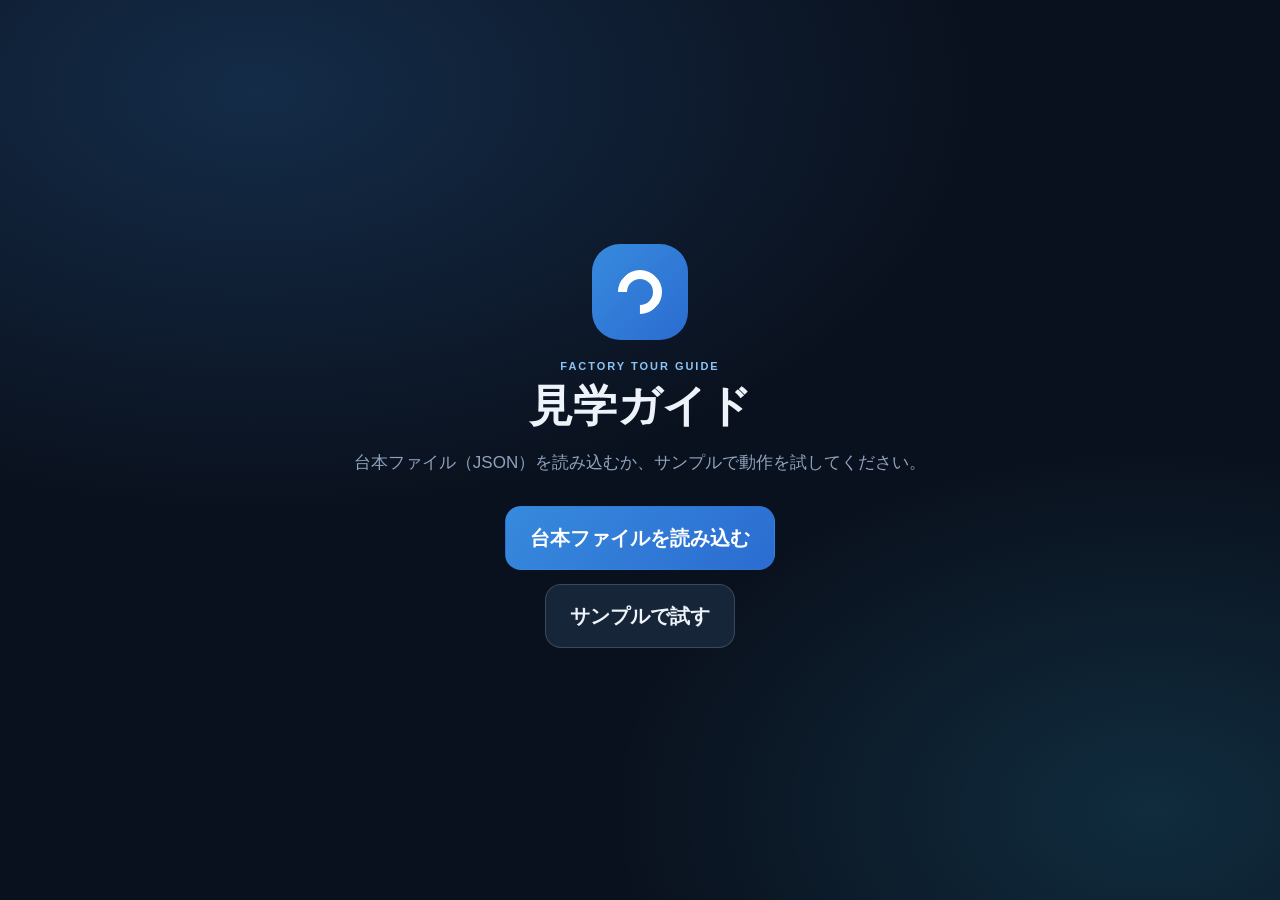
==== index.html @ dd2a6308 "Add files via upload" ====
<!doctype html>
<html lang="ja">
<head>
<meta charset="utf-8">
<meta name="viewport" content="width=device-width, initial-scale=1, viewport-fit=cover, user-scalable=no">
<meta name="robots" content="noindex, nofollow">
<meta name="apple-mobile-web-app-capable" content="yes">
<meta name="mobile-web-app-capable" content="yes">
<meta name="apple-mobile-web-app-status-bar-style" content="black-translucent">
<meta name="apple-mobile-web-app-title" content="見学ガイド">
<meta name="theme-color" content="#0a111e">
<link rel="manifest" href="manifest.webmanifest">
<link rel="apple-touch-icon" href="icons/apple-touch-icon.png">
<link rel="stylesheet" href="style.css">
<title>見学ガイド</title>
</head>
<body data-phase="prep">
<div id="app" class="hidden">
  <header class="topbar">
    <div class="brand">
      <span class="brand-mark" aria-hidden="true"></span>
      <div>
        <span class="phase-badge">見学中</span>
        <h1 id="tourTitle">見学ガイド</h1>
      </div>
    </div>
    <div class="chips">
      <span class="chip" id="chipGps"><span class="dot"></span><span id="gpsText">位置情報 停止中</span></span>
      <span class="chip" id="chipProgress">0 / 0</span>
      <span class="chip chip-edit hidden" id="chipEdit">編集モード</span>
      <span class="chip chip-warn hidden" id="chipDirty">未書き出しの変更あり</span>
    </div>
    <div class="actions">
      <button class="btn hidden" id="btnRoute" type="button"></button>
      <button class="btn" id="btnQr" type="button"></button>
      <button class="btn" id="btnLang" type="button">日本語</button>
      <button class="btn" id="btnMenu" type="button"></button>
    </div>
  </header>

  <main class="layout">
    <section class="map-panel" data-view="flow">
      <div class="view-toggle" id="viewToggle" role="group" aria-label="左の表示を切り替え">
        <button type="button" data-view="flow" class="on">フロー</button>
        <button type="button" data-view="map">地図</button>
      </div>
      <div class="flow-view" id="flowView"></div>
      <svg id="map" xmlns="http://www.w3.org/2000/svg" preserveAspectRatio="xMidYMid meet" viewBox="0 0 1000 700">
        <g id="mapBg"></g>
        <g id="mapRoute"></g>
        <g id="mapPos"></g>
        <g id="mapPins"></g>
      </svg>
      <div class="map-note" id="mapNote"></div>
      <div class="pos-readout hidden" id="posReadout">
        <div class="pos-readout-title">現在地</div>
        <div class="pos-readout-val" id="posLatLng"></div>
        <div class="pos-readout-sub" id="posSub"></div>
      </div>
      <div class="map-hint hidden" id="mapHint">
        <span id="mapHintText">地図をタップして位置を指定してください</span>
        <button class="btn small" id="btnCancelPlace" type="button">キャンセル</button>
      </div>
    </section>

    <section class="side-panel">
      <div class="hero" id="hero"></div>
      <div class="list-head">
        <span id="listTitle">近い順</span>
        <div class="list-head-actions">
          <button class="btn small hidden" id="btnAuto" type="button">近くを自動表示に戻す</button>
          <button class="btn small hidden" id="btnAddSpot" type="button">＋ スポット追加</button>
        </div>
      </div>
      <ol class="spot-list" id="spotList"></ol>
    </section>
  </main>
</div>

<!-- 起動画面 -->
<div class="welcome" id="welcome">
  <div class="welcome-inner" id="welcomeEmpty">
    <div class="welcome-mark" aria-hidden="true"></div>
    <div class="brand-sub">FACTORY TOUR GUIDE</div>
    <h2>見学ガイド</h2>
    <p>台本ファイル（JSON）を読み込むか、サンプルで動作を試してください。</p>
    <div class="welcome-actions">
      <button class="btn primary big" id="btnWelcomeImport" type="button">台本ファイルを読み込む</button>
      <button class="btn big" id="btnWelcomeSample" type="button">サンプルで試す</button>
    </div>
  </div>

  <div class="welcome-main hidden" id="welcomeMain">
    <div class="wl-scroll">
      <header class="wl-head">
        <span class="brand-mark" aria-hidden="true"></span>
        <div class="wl-head-text">
          <div class="wl-badges"><span class="phase-badge">準備中</span><span class="chip" id="welcomeText"></span></div>
          <h1 id="welcomeTitle">見学ガイド</h1>
        </div>
        <button class="link-btn" id="btnWelcomeImport2" type="button">台本ファイルを読み込み直す</button>
      </header>

      <section class="wl-section">
        <div class="wl-label">見学コースを選ぶ</div>
        <div class="tile-grid" id="welcomeRouteList"></div>
        <div class="wl-actions">
          <button class="btn" type="button" id="btnWelcomeCustom">＋ 自分で選ぶ（順番も自由）</button>
          <button class="btn" type="button" id="btnWelcomeReorder">このコースの順番を変える</button>
        </div>
      </section>

      <section class="wl-section">
        <div class="wl-label">回る順番</div>
        <ol class="welcome-order" id="welcomeOrder"></ol>
      </section>

      <p class="welcome-foot">開始すると位置情報と音声を使います。画面は自動で消灯しません（対応端末のみ）。</p>
    </div>

    <div class="wl-bar">
      <div class="wl-bar-in">
        <div class="wl-bar-info">
          <div class="wl-bar-sub">選択中のコース</div>
          <div class="wl-bar-name" id="wName"></div>
          <div class="wl-bar-meta" id="wMeta"></div>
        </div>
        <button class="start-btn" id="btnStart" type="button"></button>
      </div>
    </div>
  </div>
</div>

<!-- 説明中のステージ -->
<div class="stage hidden" id="stage">
  <div class="stage-bg" id="stageBg"></div>
  <div class="stage-inner">
    <div class="stage-head">
      <div class="stage-no" id="stageNo">1</div>
      <div>
        <div class="stage-sub" id="stageSub">NOW EXPLAINING</div>
        <h2 class="stage-title" id="stageTitle"></h2>
      </div>
    </div>
    <div class="stage-body" id="stageBody"></div>
    <div class="stage-progress"><div class="stage-progress-bar" id="stageBar"></div></div>
    <div class="stage-controls" id="stageControls">
      <button class="btn big" id="btnPrev" type="button"></button>
      <button class="btn primary big wide" id="btnPause" type="button"></button>
      <button class="btn big" id="btnNext" type="button"></button>
      <button class="btn big" id="btnStop" type="button"></button>
    </div>
    <div class="stage-controls hidden" id="stageDone">
      <button class="btn big" id="btnReplay" type="button">もう一度</button>
      <button class="btn primary big wide" id="btnDoneClose" type="button">閉じる</button>
    </div>
  </div>
</div>

<!-- メニュー -->
<dialog id="dlgMenu">
  <form method="dialog" class="dlg">
    <div class="dlg-head"><h3>メニュー</h3><button class="btn small" value="close">閉じる</button></div>
    <div class="dlg-section">
      <h4>台本ファイル</h4>
      <div class="row-btns">
        <button class="btn" type="button" id="btnImport">読み込む</button>
        <button class="btn" type="button" id="btnExport">書き出す</button>
        <button class="btn" type="button" id="btnLoadSample">サンプルを読み込む</button>
      </div>
    </div>
    <div class="dlg-section">
      <h4>編集</h4>
      <div class="row-btns">
        <button class="btn" type="button" id="btnEditToggle">編集モードにする</button>
        <button class="btn" type="button" id="btnRouteEdit">コース編集（回るスポットと順番）</button>
        <button class="btn" type="button" id="btnTourSettings">ツアー設定（タイトル・構内図・PIN）</button>
      </div>
    </div>
    <div class="dlg-section">
      <h4>読み上げ</h4>
      <label class="field">話す速さ <span id="rateLabel">1.0</span>
        <input type="range" id="inpRate" min="0.6" max="1.4" step="0.05" value="1">
      </label>
      <label class="field">日本語の声
        <select id="selVoiceJa"></select>
      </label>
      <label class="field">英語の声
        <select id="selVoiceEn"></select>
      </label>
      <button class="btn small" type="button" id="btnVoiceTest">試しに話す</button>
    </div>
    <div class="dlg-section">
      <h4>位置情報</h4>
      <label class="field">この精度より悪いときは距離順にしない
        <select id="selAcc">
          <option value="20">±20 m</option>
          <option value="30">±30 m</option>
          <option value="50">±50 m</option>
          <option value="80">±80 m</option>
          <option value="150">±150 m</option>
        </select>
      </label>
    </div>
    <div class="dlg-section">
      <h4>その他</h4>
      <div class="row-btns">
        <button class="btn" type="button" id="btnResetVisited">見学済みをリセット</button>
      </div>
      <p class="muted small">QR読み取り: jsQR 1.4.0（Apache License 2.0）を同梱しています。</p>
    </div>
  </form>
</dialog>

<!-- スポット編集 -->
<dialog id="dlgSpot">
  <form class="dlg" id="formSpot">
    <div class="dlg-head"><h3 id="spotDlgTitle">スポット編集</h3><button class="btn small" type="button" id="btnSpotCancel">キャンセル</button></div>
    <div class="grid2">
      <label class="field">番号（コース未設定のときの順番）<input type="number" id="fNo" min="1" step="1" required></label>
      <label class="field">ID（QRコードの中身に使います）<input type="text" id="fId" readonly></label>
    </div>
    <label class="field">名前<input type="text" id="fName" required></label>
    <label class="field">説明文（日本語）<textarea id="fText" rows="6"></textarea></label>
    <label class="field">名前（英語・任意）<input type="text" id="fNameEn"></label>
    <label class="field">説明文（英語・任意）<textarea id="fTextEn" rows="4"></textarea></label>
    <div class="dlg-section">
      <h4>位置</h4>
      <div class="grid2">
        <label class="field">緯度<input type="text" id="fLat" inputmode="decimal"></label>
        <label class="field">経度<input type="text" id="fLng" inputmode="decimal"></label>
      </div>
      <div class="row-btns">
        <button class="btn" type="button" id="btnCapture">現在地で登録（10秒平均）</button>
        <button class="btn" type="button" id="btnPlaceOnMap">地図上で位置を指定</button>
      </div>
      <p class="muted small" id="captureStatus"></p>
      <p class="muted small" id="fXY"></p>
    </div>
    <div class="dlg-section">
      <h4>写真（任意・説明中の背景に表示）</h4>
      <div class="photo-row">
        <div class="photo-preview" id="photoPreview"></div>
        <div class="row-btns">
          <button class="btn" type="button" id="btnPhoto">写真を選ぶ</button>
          <button class="btn" type="button" id="btnPhotoClear">写真を外す</button>
        </div>
      </div>
    </div>
    <p class="muted small" id="qrHint"></p>
    <div class="dlg-foot">
      <button class="btn danger" type="button" id="btnSpotDelete">削除</button>
      <button class="btn" type="button" id="btnSpotPreview">試しに読む</button>
      <button class="btn primary" type="submit">保存</button>
    </div>
  </form>
</dialog>

<!-- コースの切り替え -->
<dialog id="dlgRoutePick">
  <div class="dlg">
    <div class="dlg-head"><h3>見学コースを選ぶ</h3><button class="btn small" type="button" id="btnRoutePickClose">閉じる</button></div>
    <div class="route-pick-list" id="routePickList"></div>
    <button class="route-opt route-opt-new" type="button" id="btnCustomOpen"><span class="route-opt-name">＋ 自分で選ぶ</span><span class="route-opt-count">スポットと順番を1つずつ決める</span></button>
    <label class="check"><input type="checkbox" id="chkResetVisited" checked> 切り替えるとき、見学済みの記録をリセットする</label>
  </div>
</dialog>

<!-- 自分で選ぶ -->
<dialog id="dlgCustom">
  <div class="dlg">
    <div class="dlg-head"><h3>自分で選ぶ</h3><button class="btn small" type="button" id="btnCustomClose">閉じる</button></div>
    <p class="muted small">回りたいスポットを、回る順にタップしてください。もう一度タップすると外れます。選んだスポットは上に集まり、「↑」「↓」で順番を入れ替えられます。</p>
    <div class="row-btns">
      <button class="btn small" type="button" id="btnCustomFromCur">いまのコースから始める</button>
      <button class="btn small" type="button" id="btnCustomClear">すべて外す</button>
    </div>
    <ul class="route-list" id="customList"></ul>
    <p class="error small" id="customError"></p>
    <div class="dlg-foot">
      <span class="muted small cust-count" id="customCount"></span>
      <button class="btn" type="button" id="btnCustomSave">コースとして保存</button>
      <button class="btn primary" type="button" id="btnCustomStart">この順にする</button>
    </div>
  </div>
</dialog>

<!-- コース編集 -->
<dialog id="dlgRouteEdit">
  <div class="dlg">
    <div class="dlg-head"><h3>コース編集</h3><button class="btn small" type="button" id="btnRouteEditClose">閉じる</button></div>
    <p class="muted small" id="routeEmpty">コースはまだありません。「新しいコース」を押すと、いまの全スポットをコピーしたコースができます。コースを作ると、画面右上にコース切り替えが出ます。</p>
    <div class="row-btns">
      <button class="btn" type="button" id="btnRouteNew">＋ 新しいコース（いまのコースをコピー）</button>
      <button class="btn danger" type="button" id="btnRouteDel">このコースを削除</button>
    </div>
    <div id="routeBody" class="hidden">
      <label class="field">コース名<input type="text" id="rName"></label>
      <div class="dlg-section">
        <h4>このコースで回るスポット（上から順）</h4>
        <ol class="route-list" id="routeIn"></ol>
      </div>
      <div class="dlg-section">
        <h4>このコースに入っていないスポット</h4>
        <ul class="route-list" id="routeOut"></ul>
      </div>
      <p class="muted small">コースの内容は、いまのiPadに保存されます。他のiPadへ渡すときは「書き出す」を使ってください。</p>
    </div>
  </div>
</dialog>

<!-- ツアー設定 -->
<dialog id="dlgTour">
  <form class="dlg" id="formTour">
    <div class="dlg-head"><h3>ツアー設定</h3><button class="btn small" type="button" id="btnTourCancel">キャンセル</button></div>
    <label class="field">ツアー名<input type="text" id="tTitle" required></label>
    <div class="dlg-section">
      <h4>構内図</h4>
      <p class="muted small">構内図の画像を背景にします。スポットを3か所以上「緯度経度」と「地図上の位置」の両方で登録すると、現在地が地図に表示されます。</p>
      <div class="row-btns">
        <button class="btn" type="button" id="btnMapPick">画像を選ぶ</button>
        <button class="btn" type="button" id="btnMapClear">構内図を外す</button>
      </div>
      <p class="muted small" id="mapStatus"></p>
    </div>
    <div class="dlg-section">
      <h4>編集用PIN</h4>
      <label class="field">新しいPIN（変更しない場合は空欄）<input type="password" id="tPin" inputmode="numeric" autocomplete="new-password"></label>
    </div>
    <div class="dlg-foot">
      <button class="btn primary" type="submit">保存</button>
    </div>
  </form>
</dialog>

<!-- 書き出し -->
<dialog id="dlgExport">
  <form class="dlg" id="formExport">
    <div class="dlg-head"><h3>台本を書き出す</h3><button class="btn small" type="button" id="btnExportCancel">閉じる</button></div>
    <p class="muted">パスフレーズを入れると暗号化したファイルになります。読み込むときに同じパスフレーズが必要です。</p>
    <label class="field">パスフレーズ（任意）<input type="password" id="ePass" autocomplete="new-password"></label>
    <label class="field">パスフレーズ（確認）<input type="password" id="ePass2" autocomplete="new-password"></label>
    <div class="dlg-foot">
      <button class="btn primary" type="submit" id="btnExportMake">ファイルを作成</button>
    </div>
    <div class="export-ready hidden" id="exportReady">
      <p id="exportInfo"></p>
      <div class="row-btns">
        <button class="btn primary" type="button" id="btnShare">共有・ファイルに保存</button>
        <a class="btn" id="lnkDownload" download="tour.json">ダウンロード</a>
      </div>
    </div>
  </form>
</dialog>

<!-- 入力（パスフレーズ・PIN） -->
<dialog id="dlgPrompt">
  <form class="dlg narrow" id="formPrompt">
    <div class="dlg-head"><h3 id="promptTitle">入力</h3></div>
    <p class="muted" id="promptText"></p>
    <label class="field"><input type="password" id="promptInput" autocomplete="off"></label>
    <p class="error small" id="promptError"></p>
    <div class="dlg-foot">
      <button class="btn" type="button" id="btnPromptCancel">キャンセル</button>
      <button class="btn primary" type="submit">OK</button>
    </div>
  </form>
</dialog>

<!-- QR読み取り -->
<dialog id="dlgQr">
  <div class="dlg">
    <div class="dlg-head"><h3>QRコードを読み取る</h3><button class="btn small" type="button" id="btnQrClose">閉じる</button></div>
    <div class="qr-view">
      <video id="qrVideo" playsinline muted></video>
      <div class="qr-frame" aria-hidden="true"></div>
    </div>
    <p class="muted" id="qrStatus">カメラを起動しています…</p>
  </div>
</dialog>

<input type="file" id="fileImport" hidden>
<input type="file" id="fileMap" accept="image/*" hidden>
<input type="file" id="filePhoto" accept="image/*" hidden>
<div class="toast" id="toast" role="status" aria-live="polite"></div>

<script src="vendor/jsQR.js"></script>
<script src="app.js"></script>
</body>
</html>
---- style.css ----
:root {
  --bg: #0a111e;
  --panel: #111c2e;
  --panel2: #172539;
  --panel3: #1e2f48;
  --line: rgba(255, 255, 255, 0.09);
  --line2: rgba(255, 255, 255, 0.16);
  --text: #eef3fa;
  --muted: #8fa3bf;
  --accent: #ff7a1a;
  --accent-rgb: 255, 122, 26;
  --accent2: #ffb347;
  --hot: #ff4d4d;
  --cyan: #33d1ff;
  --ok: #3ddc97;
  --warn: #ffc53d;
  --danger: #ff5d5d;
  --radius: 14px;
  --font: -apple-system, BlinkMacSystemFont, "Hiragino Sans", "Hiragino Kaku Gothic ProN", "Noto Sans JP", "Segoe UI", sans-serif;
}

body[data-phase="prep"] { --accent: #378add; --accent2: #8cc4f5; --hot: #2b6cd1; --accent-rgb: 55, 138, 221; }
* { box-sizing: border-box; -webkit-tap-highlight-color: transparent; }
html, body { margin: 0; height: 100%; background: var(--bg); color: var(--text); font-family: var(--font); }
body { overflow: hidden; -webkit-user-select: none; user-select: none; -webkit-text-size-adjust: 100%; }
input, textarea, select { -webkit-user-select: text; user-select: text; }
.hidden { display: none !important; }
.muted { color: var(--muted); }
.small { font-size: 13px; }
.error { color: var(--danger); min-height: 1em; }
h1, h2, h3, h4 { margin: 0; font-weight: 700; }

/* ---------- ボタン ---------- */
.btn {
  appearance: none; border: 1px solid var(--line2); background: var(--panel2); color: var(--text);
  font: inherit; font-size: 16px; font-weight: 600; padding: 10px 16px; border-radius: 12px; min-height: 44px;
  display: inline-flex; align-items: center; justify-content: center; gap: 8px; cursor: pointer; text-decoration: none;
  transition: transform 0.08s ease, background 0.15s ease;
}
.btn:active { transform: scale(0.97); }
.btn svg { width: 20px; height: 20px; flex: none; }
.btn.small { font-size: 14px; min-height: 36px; padding: 6px 12px; border-radius: 10px; }
.btn.big { font-size: 20px; min-height: 64px; padding: 12px 24px; border-radius: 16px; }
.btn.big svg { width: 26px; height: 26px; }
.btn.huge { font-size: 28px; min-height: 96px; padding: 16px 56px; border-radius: 24px; }
.btn.wide { min-width: 220px; }
.btn.primary { background: linear-gradient(135deg, var(--accent), var(--hot)); border-color: transparent; color: #fff; }
.btn.danger { background: transparent; border-color: rgba(255, 93, 93, 0.5); color: var(--danger); }

/* ---------- 全体レイアウト ---------- */
#app { display: grid; grid-template-rows: auto 1fr; height: 100vh; height: 100dvh; padding: env(safe-area-inset-top) env(safe-area-inset-right) env(safe-area-inset-bottom) env(safe-area-inset-left); }
.topbar { display: flex; align-items: center; gap: 16px; padding: 12px 20px; border-bottom: 1px solid var(--line); }
.brand { display: flex; align-items: center; gap: 12px; min-width: 0; flex: 1 1 auto; }
.brand-mark { width: 40px; height: 40px; border-radius: 12px; background: linear-gradient(135deg, var(--accent), var(--hot)); position: relative; flex: none; }
.brand-mark::after { content: ""; position: absolute; inset: 11px; border-radius: 50%; border: 4px solid #fff; border-bottom-color: transparent; transform: rotate(45deg); }
.brand-sub { font-size: 11px; letter-spacing: 0.18em; color: var(--accent2); font-weight: 700; }
.brand .phase-badge { padding: 2px 12px; font-size: 11px; margin-bottom: 2px; }
.brand h1 { font-size: 22px; white-space: nowrap; overflow: hidden; text-overflow: ellipsis; }
.chips { display: flex; gap: 8px; flex-wrap: wrap; justify-content: flex-end; }
.chip { display: inline-flex; align-items: center; gap: 6px; font-size: 13px; font-weight: 600; padding: 6px 12px; border-radius: 999px; background: var(--panel2); border: 1px solid var(--line); white-space: nowrap; }
.chip .dot { width: 8px; height: 8px; border-radius: 50%; background: var(--muted); }
.chip.gps-good .dot { background: var(--ok); box-shadow: 0 0 0 4px rgba(61, 220, 151, 0.2); }
.chip.gps-poor .dot { background: var(--warn); }
.chip.gps-error .dot { background: var(--danger); }
.chip-edit { background: rgba(51, 209, 255, 0.15); border-color: rgba(51, 209, 255, 0.5); color: var(--cyan); }
.chip-warn { background: rgba(255, 197, 61, 0.14); border-color: rgba(255, 197, 61, 0.5); color: var(--warn); }
.actions { display: flex; gap: 8px; flex: none; }

.layout { display: grid; grid-template-columns: minmax(0, 1.55fr) minmax(340px, 1fr); gap: 16px; padding: 16px 20px 20px; min-height: 0; }
.map-panel { position: relative; background: var(--panel); border: 1px solid var(--line); border-radius: 22px; overflow: hidden; min-height: 0; }
#map { width: 100%; height: 100%; display: block; touch-action: manipulation; }
.map-note { position: absolute; left: 14px; bottom: 12px; font-size: 13px; color: var(--muted); background: rgba(10, 17, 30, 0.75); padding: 6px 10px; border-radius: 10px; pointer-events: none; }
.map-note:empty { display: none; }
.pos-readout { position: absolute; right: 14px; bottom: 12px; background: rgba(10, 17, 30, 0.82); border: 1px solid var(--line2); border-radius: 12px; padding: 8px 12px; text-align: right; pointer-events: none; }
.pos-readout-title { font-size: 11px; letter-spacing: 0.12em; color: var(--cyan); font-weight: 700; }
.pos-readout-val { font-size: 16px; font-weight: 700; font-variant-numeric: tabular-nums; }
.pos-readout-sub { font-size: 12px; color: var(--muted); }
.pos-readout.poor .pos-readout-sub { color: var(--warn); }
.map-hint { position: absolute; left: 50%; top: 14px; transform: translateX(-50%); display: flex; gap: 12px; align-items: center; background: var(--cyan); color: #04202b; font-weight: 700; padding: 8px 10px 8px 16px; border-radius: 14px; }
.map-hint .btn { background: #04202b; color: #fff; border: none; }
.map-panel.placing #map { cursor: crosshair; }

.side-panel { display: flex; flex-direction: column; gap: 14px; min-height: 0; }

/* ---------- 地図上の要素 ---------- */
.pin { cursor: pointer; }
.pin .pin-body { fill: #2a3d5c; stroke: #fff; }
.pin text { fill: #fff; font-weight: 800; text-anchor: middle; dominant-baseline: central; font-family: var(--font); pointer-events: none; }
.pin.visited .pin-body { fill: #1f6b52; }
.pin.hero .pin-body { fill: var(--accent); }
.pin .pulse { fill: none; stroke: var(--accent); opacity: 0; }
.pin.hero .pulse { animation: pulse 1.8s ease-out infinite; transform-box: fill-box; transform-origin: center; }
.pin-label { fill: #fff; font-family: var(--font); font-weight: 700; paint-order: stroke; stroke: rgba(10, 17, 30, 0.85); stroke-linejoin: round; pointer-events: none; }
@keyframes pulse { 0% { opacity: 0.9; transform: scale(1); } 100% { opacity: 0; transform: scale(2.4); } }
.route { fill: none; stroke: rgba(255, 179, 71, 0.55); stroke-dasharray: 10 10; stroke-linecap: round; }
.pos-acc { fill: rgba(51, 209, 255, 0.15); stroke: rgba(51, 209, 255, 0.5); }
.pos-dot { fill: var(--cyan); stroke: #fff; }
.grid-line { stroke: rgba(255, 255, 255, 0.05); }

/* ---------- ヒーローカード ---------- */
.hero { border-radius: 24px; padding: 20px 22px 22px; background: linear-gradient(135deg, var(--accent), var(--hot)); color: #fff; position: relative; overflow: hidden; flex: none; }
.hero::before { content: ""; position: absolute; right: -60px; top: -60px; width: 220px; height: 220px; border-radius: 50%; border: 28px solid rgba(255, 255, 255, 0.12); }
.hero.empty { background: var(--panel2); color: var(--muted); }
.hero-reason { font-size: 13px; font-weight: 700; letter-spacing: 0.06em; opacity: 0.9; position: relative; }
.hero-main { display: flex; gap: 14px; align-items: center; margin: 8px 0 16px; position: relative; }
.hero-no { width: 64px; height: 64px; border-radius: 18px; background: rgba(255, 255, 255, 0.2); display: flex; align-items: center; justify-content: center; font-size: 32px; font-weight: 800; flex: none; }
.hero-name { font-size: 28px; font-weight: 800; line-height: 1.25; }
.hero-meta { font-size: 15px; opacity: 0.92; margin-top: 4px; display: flex; gap: 10px; flex-wrap: wrap; }
.hero-play { width: 100%; min-height: 84px; border-radius: 18px; border: none; background: #fff; color: #c2410c; font: inherit; font-size: 24px; font-weight: 800; display: flex; align-items: center; justify-content: center; gap: 12px; cursor: pointer; position: relative; }
.hero-play svg { width: 32px; height: 32px; }
.hero-play:active { transform: scale(0.98); }
.hero-sub-actions { display: flex; gap: 8px; margin-top: 10px; position: relative; }
.hero-sub-actions .btn { background: rgba(0, 0, 0, 0.18); border-color: rgba(255, 255, 255, 0.3); color: #fff; }

/* ---------- 一覧 ---------- */
.list-head { display: flex; align-items: center; justify-content: space-between; gap: 8px; font-size: 14px; font-weight: 700; color: var(--muted); padding: 0 4px; }
.list-head-actions { display: flex; gap: 8px; }
.spot-list { list-style: none; margin: 0; padding: 0; overflow-y: auto; -webkit-overflow-scrolling: touch; background: var(--panel); border: 1px solid var(--line); border-radius: 18px; flex: 1 1 auto; min-height: 0; }
.spot-item { display: flex; align-items: center; gap: 12px; padding: 12px 14px; border-bottom: 1px solid var(--line); cursor: pointer; }
.spot-item:last-child { border-bottom: none; }
.spot-item:active { background: var(--panel2); }
.spot-item.is-hero { background: rgba(var(--accent-rgb), 0.12); }
.spot-no { width: 38px; height: 38px; border-radius: 11px; background: var(--panel3); display: flex; align-items: center; justify-content: center; font-weight: 800; flex: none; }
.spot-item.visited .spot-no { background: #1f6b52; }
.spot-item.is-hero .spot-no { background: var(--accent); }
.spot-name { flex: 1 1 auto; font-size: 17px; font-weight: 700; min-width: 0; overflow: hidden; text-overflow: ellipsis; white-space: nowrap; }
.spot-name small { display: block; font-size: 12px; font-weight: 600; color: var(--muted); }
.spot-dist { font-size: 15px; font-weight: 700; color: var(--muted); white-space: nowrap; }
.spot-check { color: var(--ok); width: 20px; height: 20px; flex: none; }
.spot-edit { flex: none; }

/* ---------- 起動画面 ---------- */
.welcome { position: fixed; inset: 0; z-index: 50; display: flex; overflow-y: auto; -webkit-overflow-scrolling: touch; background: radial-gradient(1200px 700px at 20% 10%, rgba(var(--accent-rgb), 0.22), transparent 60%), radial-gradient(900px 600px at 90% 90%, rgba(51, 209, 255, 0.14), transparent 60%), var(--bg); padding: 24px; }
.welcome-inner { text-align: center; max-width: 720px; margin: auto; padding: calc(16px + env(safe-area-inset-top)) 0 calc(16px + env(safe-area-inset-bottom)); }
.welcome-mark { width: 96px; height: 96px; margin: 0 auto 20px; border-radius: 28px; background: linear-gradient(135deg, var(--accent), var(--hot)); position: relative; }
.welcome-mark::after { content: ""; position: absolute; inset: 26px; border-radius: 50%; border: 9px solid #fff; border-bottom-color: transparent; transform: rotate(45deg); }
.welcome h2 { font-size: 44px; margin: 8px 0 12px; line-height: 1.2; }
.welcome p { color: var(--muted); font-size: 17px; line-height: 1.7; }
.welcome-actions { display: flex; flex-direction: column; align-items: center; gap: 14px; margin: 28px 0 8px; }

/* ---------- ステージ（説明中） ---------- */
.stage { position: fixed; inset: 0; z-index: 40; background: #05080f; display: flex; }
.stage-bg { position: absolute; inset: 0; background-size: cover; background-position: center; opacity: 0.28; }
.stage-bg::after { content: ""; position: absolute; inset: 0; background: linear-gradient(180deg, rgba(5, 8, 15, 0.3), rgba(5, 8, 15, 0.92) 70%); }
.stage-inner { position: relative; flex: 1; display: flex; flex-direction: column; padding: calc(28px + env(safe-area-inset-top)) 48px calc(28px + env(safe-area-inset-bottom)); min-height: 0; }
.stage-head { display: flex; align-items: center; gap: 20px; }
.stage-no { width: 92px; height: 92px; border-radius: 26px; background: linear-gradient(135deg, var(--accent), var(--hot)); display: flex; align-items: center; justify-content: center; font-size: 46px; font-weight: 800; flex: none; }
.stage-sub { font-size: 13px; letter-spacing: 0.2em; color: var(--accent2); font-weight: 700; }
.stage-title { font-size: 44px; line-height: 1.2; }
.stage-body { flex: 1; overflow-y: auto; margin: 28px 0 20px; padding-right: 8px; -webkit-overflow-scrolling: touch; }
.sentence { font-size: 30px; line-height: 1.6; font-weight: 600; color: rgba(238, 243, 250, 0.32); padding: 6px 12px; border-radius: 12px; cursor: pointer; transition: color 0.25s ease, background 0.25s ease; }
.sentence.done { color: rgba(238, 243, 250, 0.55); }
.sentence.current { color: #fff; background: rgba(var(--accent-rgb), 0.16); box-shadow: inset 4px 0 0 var(--accent); }
.stage-progress { height: 6px; border-radius: 3px; background: rgba(255, 255, 255, 0.12); overflow: hidden; margin-bottom: 20px; }
.stage-progress-bar { height: 100%; width: 0; background: linear-gradient(90deg, var(--accent), var(--accent2)); transition: width 0.3s ease; }
.stage-controls { display: flex; gap: 14px; justify-content: center; flex-wrap: wrap; }
.stage.done .stage-sub { color: var(--ok); }

/* ---------- ダイアログ ---------- */
dialog { border: 1px solid var(--line2); background: var(--panel); color: var(--text); border-radius: 22px; padding: 0; width: min(760px, 94vw); max-height: 90vh; max-height: 90dvh; }
dialog::backdrop { background: rgba(0, 0, 0, 0.6); }
.dlg { padding: 20px 22px 22px; display: flex; flex-direction: column; gap: 12px; }
.dlg.narrow { width: min(460px, 90vw); }
#dlgPrompt { width: auto; }
.dlg-head { display: flex; align-items: center; justify-content: space-between; gap: 12px; }
.dlg-head h3 { font-size: 22px; }
.dlg-section { border-top: 1px solid var(--line); padding-top: 12px; display: flex; flex-direction: column; gap: 10px; }
.dlg-section h4 { font-size: 15px; color: var(--accent2); }
.dlg-foot { display: flex; gap: 10px; justify-content: flex-end; flex-wrap: wrap; margin-top: 4px; }
.dlg-foot .danger { margin-right: auto; }
.row-btns { display: flex; gap: 8px; flex-wrap: wrap; }
.grid2 { display: grid; grid-template-columns: 1fr 1fr; gap: 12px; }
.field { display: flex; flex-direction: column; gap: 6px; font-size: 14px; font-weight: 600; color: var(--muted); }
.field input, .field textarea, .field select { font: inherit; font-size: 17px; color: var(--text); background: var(--bg); border: 1px solid var(--line2); border-radius: 10px; padding: 10px 12px; font-weight: 400; }
.field input[readonly] { color: var(--muted); }
.field textarea { resize: vertical; line-height: 1.6; }
.field input[type="range"] { padding: 0; border: none; background: transparent; }
.photo-row { display: flex; gap: 14px; align-items: center; }
.photo-preview { width: 140px; height: 90px; border-radius: 12px; background: var(--bg) center / cover no-repeat; border: 1px solid var(--line2); flex: none; }
.export-ready { border-top: 1px solid var(--line); padding-top: 12px; display: flex; flex-direction: column; gap: 10px; }
.qr-view { position: relative; width: 100%; aspect-ratio: 4 / 3; background: #000; border-radius: 16px; overflow: hidden; }
.qr-view video { width: 100%; height: 100%; object-fit: cover; }
.qr-frame { position: absolute; inset: 18% 28%; border: 4px solid var(--accent); border-radius: 18px; box-shadow: 0 0 0 9999px rgba(0, 0, 0, 0.35); }


/* ---------- 起動画面（台本あり）：中央のコース選択 ---------- */
.phase-badge { display: inline-flex; align-items: center; font-size: 12px; font-weight: 800; letter-spacing: 0.08em; padding: 4px 14px; border-radius: 999px; background: var(--accent); color: #fff; white-space: nowrap; flex: none; }
.welcome-main { flex: 1; min-width: 0; height: 100%; display: flex; flex-direction: column; padding: env(safe-area-inset-top) env(safe-area-inset-right) 0 env(safe-area-inset-left); }
.wl-scroll { flex: 1 1 auto; min-height: 0; overflow-y: auto; -webkit-overflow-scrolling: touch; width: 100%; max-width: 1020px; margin: 0 auto; padding: 22px 32px 18px; }
.wl-head { display: flex; align-items: center; gap: 16px; margin-bottom: 26px; }
.wl-head .brand-mark { width: 52px; height: 52px; border-radius: 16px; }
.wl-head .brand-mark::after { inset: 14px; }
.wl-head-text { flex: 1 1 auto; min-width: 0; }
.wl-head h1 { font-size: 32px; line-height: 1.25; margin-top: 6px; }
.wl-badges { display: flex; align-items: center; gap: 10px; }
.wl-section { margin-bottom: 22px; }
.wl-label { font-size: 13px; letter-spacing: 0.12em; color: var(--accent2); font-weight: 700; margin-bottom: 12px; }
.tile-grid { display: grid; grid-template-columns: repeat(auto-fill, minmax(260px, 1fr)); gap: 14px; }
.tile-grid .route-item { display: block; position: relative; }
.tile-grid .route-opt { flex-direction: column; align-items: flex-start; justify-content: flex-start; gap: 4px; min-height: 118px; padding: 16px 18px; border-radius: 18px; border: 1px solid var(--line2); background: var(--panel); }
.tile-grid .route-opt.current { border: 2px solid var(--accent); padding: 15px 17px; background: rgba(var(--accent-rgb), 0.14); }
.tile-name { font-size: 20px; font-weight: 800; line-height: 1.3; padding-right: 52px; }
.tile-count { font-size: 13px; color: var(--muted); font-weight: 600; }
.tile-dots { display: flex; flex-wrap: wrap; gap: 5px; margin-top: 12px; align-items: center; }
.tile-dots i { width: 10px; height: 10px; border-radius: 50%; background: var(--line2); display: block; }
.tile-dots b { font-size: 12px; color: var(--muted); }
.route-opt.current .tile-dots i { background: var(--accent); }
.tile-grid .route-del { position: absolute; top: 12px; right: 12px; min-height: 30px; padding: 2px 10px; }
.wl-actions { display: flex; gap: 10px; flex-wrap: wrap; margin-top: 14px; }
.welcome .welcome-foot { font-size: 12px; color: var(--muted); margin: 0; padding: 0; line-height: 1.6; text-align: left; }
.wl-bar { flex: none; border-top: 1px solid var(--line2); background: rgba(10, 17, 30, 0.9); padding: 14px 32px calc(14px + env(safe-area-inset-bottom)); }
.wl-bar-in { max-width: 1020px; margin: 0 auto; display: flex; align-items: center; gap: 20px; }
.wl-bar-info { min-width: 0; flex: 1 1 auto; }
.wl-bar-sub { font-size: 11px; letter-spacing: 0.14em; color: var(--accent2); font-weight: 700; }
.wl-bar-name { font-size: 22px; font-weight: 800; line-height: 1.3; white-space: nowrap; overflow: hidden; text-overflow: ellipsis; }
.wl-bar-meta { font-size: 13px; color: var(--muted); }
.start-btn { appearance: none; border: none; border-radius: 18px; min-height: 72px; padding: 0 44px; font: inherit; font-size: 24px; font-weight: 800; color: #fff; background: linear-gradient(135deg, var(--accent), var(--hot)); display: inline-flex; align-items: center; justify-content: center; gap: 12px; cursor: pointer; flex: none; }
.start-btn svg { width: 30px; height: 30px; }
.start-btn:active { transform: scale(0.98); }

/* ---------- 左パネル：乗換案内風の縦ルート ---------- */
.view-toggle { position: absolute; top: 14px; right: 14px; z-index: 6; display: flex; gap: 2px; padding: 3px; background: rgba(10, 17, 30, 0.85); border: 1px solid var(--line2); border-radius: 12px; }
.view-toggle button { appearance: none; border: none; background: transparent; color: var(--muted); font: inherit; font-size: 14px; font-weight: 700; padding: 7px 16px; min-height: 36px; border-radius: 9px; cursor: pointer; }
.view-toggle button.on { background: var(--panel3); color: var(--text); }
.map-panel[data-view="flow"] #map, .map-panel[data-view="flow"] .map-note, .map-panel[data-view="flow"] .pos-readout { display: none; }
.flow-view { display: none; position: absolute; inset: 0; overflow-y: auto; -webkit-overflow-scrolling: touch; padding: 22px 28px 28px; }
.map-panel[data-view="flow"] .flow-view { display: block; }
.flow-head { display: flex; justify-content: space-between; align-items: flex-end; gap: 16px; max-width: 700px; margin: 0 auto 20px; padding-right: 150px; }
.flow-sub { font-size: 11px; letter-spacing: 0.18em; color: var(--accent2); font-weight: 700; }
.flow-title { font-size: 22px; font-weight: 800; line-height: 1.3; }
.flow-prog { text-align: right; font-size: 13px; font-weight: 700; color: var(--muted); white-space: nowrap; }
.flow-bar { height: 6px; width: 150px; border-radius: 3px; background: rgba(255, 255, 255, 0.12); overflow: hidden; margin-top: 6px; }
.flow-bar i { display: block; height: 100%; background: linear-gradient(90deg, var(--accent), var(--accent2)); transition: width 0.4s ease; }
.flow-here { max-width: 700px; margin: -10px auto 16px; font-size: 12px; color: var(--cyan); font-variant-numeric: tabular-nums; }
.flow-list { list-style: none; margin: 0 auto; padding: 0; max-width: 700px; }
.flow-item, .flow-leg { display: grid; grid-template-columns: 52px 46px minmax(0, 1fr); column-gap: 14px; }
.flow-item { cursor: pointer; align-items: center; }
.fr-state { text-align: right; font-size: 13px; font-weight: 800; color: var(--muted); }
.flow-item.visited .fr-state { color: var(--ok); }
.flow-item.now .fr-state { color: var(--accent); }
.flow-dot { width: 46px; height: 46px; border-radius: 50%; display: flex; align-items: center; justify-content: center; font-size: 19px; font-weight: 800; background: var(--panel3); border: 2px solid var(--line2); position: relative; z-index: 1; }
.flow-dot svg { width: 22px; height: 22px; }
.flow-card { min-width: 0; padding: 10px 16px; border: 1px solid transparent; border-radius: 16px; transition: background 0.2s ease, border-color 0.2s ease; }
.flow-item:active .flow-card { background: var(--panel2); }
.flow-name { font-size: 20px; font-weight: 700; line-height: 1.35; }
.flow-meta { display: flex; flex-wrap: wrap; gap: 8px; align-items: center; margin-top: 4px; font-size: 13px; color: var(--muted); }
.flow-tag { padding: 2px 10px; border-radius: 999px; font-size: 12px; font-weight: 700; }
.flow-tag.now { background: var(--accent); color: #fff; }
.flow-tag.done { background: rgba(61, 220, 151, 0.16); color: var(--ok); }
.flow-tag.sel { background: rgba(51, 209, 255, 0.16); color: var(--cyan); }
.flow-item.visited .flow-dot { background: #1f6b52; border-color: var(--ok); color: #fff; }
.flow-item.now .flow-dot { background: linear-gradient(135deg, var(--accent), var(--hot)); border-color: transparent; color: #fff; box-shadow: 0 0 0 6px rgba(var(--accent-rgb), 0.18), 0 0 26px rgba(var(--accent-rgb), 0.5); }
.flow-item.now .flow-card { border-color: var(--accent); background: rgba(var(--accent-rgb), 0.12); }
.flow-item.here .flow-dot { border-color: var(--cyan); box-shadow: 0 0 0 5px rgba(51, 209, 255, 0.2); }
.flow-leg { min-height: 44px; }
.flow-seg { position: relative; display: flex; justify-content: center; grid-column: 2; }
.flow-seg::before { content: ""; width: 5px; border-radius: 3px; background: repeating-linear-gradient(180deg, var(--line2) 0 6px, transparent 6px 11px); }
.flow-leg.done .flow-seg::before { background: var(--ok); }
.flow-leg.next .flow-seg::before { background: var(--accent); }
.flow-legtext { grid-column: 3; align-self: center; padding: 0 16px; font-size: 13px; color: var(--muted); }
.flow-pos { position: absolute; top: 50%; left: 50%; width: 20px; height: 20px; margin: -10px 0 0 -10px; border-radius: 50%; background: var(--cyan); border: 3px solid #fff; z-index: 2; animation: pos-ping 1.8s ease-out infinite; }
@keyframes pos-ping { 0% { box-shadow: 0 0 0 0 rgba(51, 209, 255, 0.6); } 100% { box-shadow: 0 0 0 14px rgba(51, 209, 255, 0); } }
.flow-pos-label { color: var(--cyan); font-weight: 700; }
.flow-empty { text-align: center; color: var(--muted); padding: 40px 0; }

/* ---------- コース ---------- */
.welcome-order { list-style: none; margin: 0; padding: 0; display: flex; flex-wrap: wrap; gap: 8px; max-height: 120px; overflow-y: auto; }
.welcome-order li { display: inline-flex; align-items: center; gap: 8px; background: var(--panel2); border: 1px solid var(--line); border-radius: 999px; padding: 4px 14px 4px 4px; font-size: 15px; font-weight: 600; color: var(--text); }
.welcome-order .wo-no { width: 26px; height: 26px; border-radius: 50%; background: var(--accent); color: #fff; font-weight: 800; font-size: 13px; display: inline-flex; align-items: center; justify-content: center; }
.route-pick-list { display: flex; flex-direction: column; gap: 10px; }
.route-opt { appearance: none; display: flex; align-items: center; justify-content: space-between; gap: 12px; width: 100%; min-height: 64px; padding: 12px 18px; border-radius: 16px; border: 1px solid var(--line2); background: var(--panel2); color: var(--text); font: inherit; font-size: 20px; font-weight: 700; cursor: pointer; text-align: left; }
.route-opt.current { border-color: var(--accent); background: rgba(var(--accent-rgb), 0.14); }
.route-opt-count { font-size: 14px; color: var(--muted); font-weight: 600; }
.check { display: flex; align-items: center; gap: 10px; font-size: 15px; color: var(--muted); }
.check input { width: 20px; height: 20px; }
.route-list { list-style: none; margin: 0; padding: 0; border: 1px solid var(--line); border-radius: 14px; overflow: hidden; }
.route-row { display: flex; align-items: center; gap: 8px; padding: 8px 10px; border-bottom: 1px solid var(--line); }
.route-row:last-child { border-bottom: none; }
.route-row-name { flex: 1 1 auto; min-width: 0; font-size: 16px; font-weight: 600; overflow: hidden; text-overflow: ellipsis; white-space: nowrap; }
.route-row .btn:disabled { opacity: 0.35; }
.route-opt-new { border-style: dashed; min-height: 56px; }
.route-item { display: flex; align-items: center; gap: 8px; }
.route-item .route-opt { flex: 1 1 auto; min-width: 0; }
.route-del { flex: none; }
.link-btn { appearance: none; background: none; border: none; color: var(--muted); font: inherit; font-size: 14px; text-decoration: underline; padding: 8px 12px; min-height: 44px; cursor: pointer; }
.cust-row { cursor: pointer; min-height: 56px; }
.cust-row.on { background: rgba(var(--accent-rgb), 0.12); }
.cust-no { width: 38px; height: 38px; border-radius: 50%; border: 2px solid var(--line2); display: flex; align-items: center; justify-content: center; font-weight: 800; flex: none; }
.cust-row.on .cust-no { background: var(--accent); border-color: var(--accent); color: #fff; }
.cust-count { margin-right: auto; align-self: center; }
.cust-sep { padding: 8px 14px; font-size: 12px; font-weight: 700; letter-spacing: 0.06em; color: var(--accent2); background: var(--panel2); border-bottom: 1px solid var(--line); }

/* ---------- トースト ---------- */
.toast { position: fixed; left: 50%; top: calc(20px + env(safe-area-inset-top)); transform: translate(-50%, -20px); background: #fff; color: #0a111e; font-weight: 700; padding: 12px 20px; border-radius: 14px; opacity: 0; pointer-events: none; transition: opacity 0.2s ease, transform 0.2s ease; z-index: 100; max-width: 90vw; text-align: center; }
.toast.show { opacity: 1; transform: translate(-50%, 0); }

/* ---------- 縦向き ---------- */
@media (orientation: portrait) {
  .layout { grid-template-columns: 1fr; grid-template-rows: minmax(0, 0.9fr) minmax(0, 1.1fr); }
  .stage-inner { padding-left: 28px; padding-right: 28px; }
  .stage-title { font-size: 34px; }
  .sentence { font-size: 26px; }
}
@media (max-width: 900px) {
  .topbar { flex-wrap: wrap; }
  .chips { order: 3; width: 100%; justify-content: flex-start; }
}
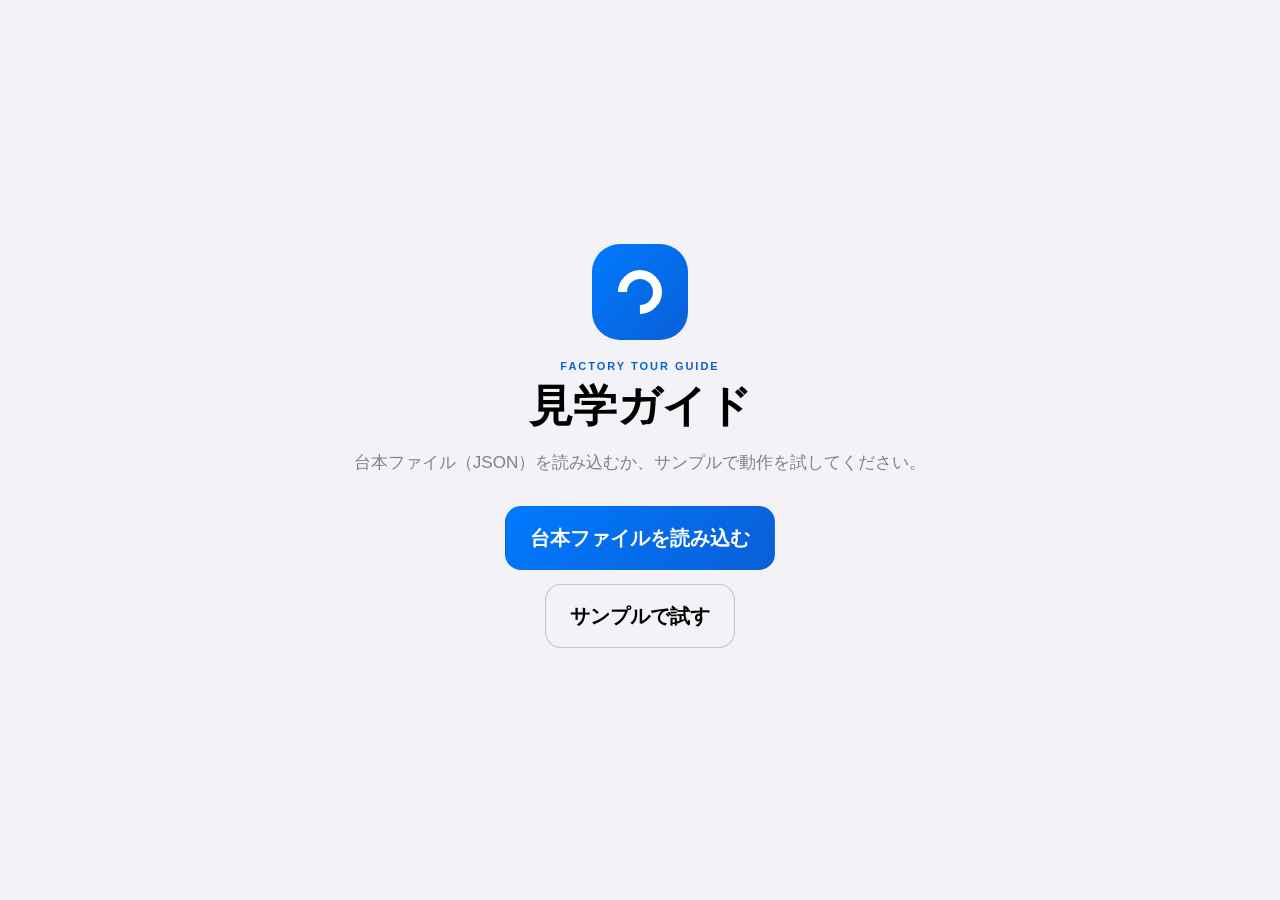
==== commit 6fea4966: "Add files via upload" ====
--- a/index.html
+++ b/index.html
@@ -6,15 +6,15 @@
 <meta name="robots" content="noindex, nofollow">
 <meta name="apple-mobile-web-app-capable" content="yes">
 <meta name="mobile-web-app-capable" content="yes">
-<meta name="apple-mobile-web-app-status-bar-style" content="black-translucent">
+<meta name="apple-mobile-web-app-status-bar-style" content="default">
 <meta name="apple-mobile-web-app-title" content="見学ガイド">
-<meta name="theme-color" content="#0a111e">
+<meta name="theme-color" content="#f2f2f7">
 <link rel="manifest" href="manifest.webmanifest">
 <link rel="apple-touch-icon" href="icons/apple-touch-icon.png">
 <link rel="stylesheet" href="style.css">
 <title>見学ガイド</title>
 </head>
-<body data-phase="prep">
+<body data-phase="prep" data-theme="light">
 <div id="app" class="hidden">
   <header class="topbar">
     <div class="brand">
@@ -98,6 +98,7 @@
           <div class="wl-badges"><span class="phase-badge">準備中</span><span class="chip" id="welcomeText"></span></div>
           <h1 id="welcomeTitle">見学ガイド</h1>
         </div>
+        <div class="seg theme-seg" role="group" aria-label="表示の明るさ"><button type="button" data-theme="light">ライト</button><button type="button" data-theme="dark">ダーク</button></div>
         <button class="link-btn" id="btnWelcomeImport2" type="button">台本ファイルを読み込み直す</button>
       </header>
 
@@ -176,6 +177,10 @@
         <button class="btn" type="button" id="btnRouteEdit">コース編集（回るスポットと順番）</button>
         <button class="btn" type="button" id="btnTourSettings">ツアー設定（タイトル・構内図・PIN）</button>
       </div>
+    </div>
+    <div class="dlg-section">
+      <h4>表示</h4>
+      <div class="seg theme-seg" role="group" aria-label="表示の明るさ"><button type="button" data-theme="light">ライト</button><button type="button" data-theme="dark">ダーク</button></div>
     </div>
     <div class="dlg-section">
       <h4>読み上げ</h4>
--- a/style.css
+++ b/style.css
@@ -305,3 +305,39 @@
   .topbar { flex-wrap: wrap; }
   .chips { order: 3; width: 100%; justify-content: flex-start; }
 }
+
+/* ---------- ライトモード（iOS風）。ダークが基本で、body[data-theme="light"] のときだけ上書き ---------- */
+body[data-theme="light"] {
+  --bg: #f2f2f7; --panel: #ffffff; --panel2: #f2f2f7; --panel3: #e5e5ea;
+  --line: rgba(60, 60, 67, 0.14); --line2: rgba(60, 60, 67, 0.26);
+  --text: #000000; --muted: rgba(60, 60, 67, 0.62);
+  --ok: #248a3d; --warn: #b25e00; --danger: #d70015; --cyan: #0a84c6;
+}
+body[data-theme="light"][data-phase="prep"] { --accent: #007aff; --accent2: #0a63c9; --hot: #0a5fd6; --accent-rgb: 0, 122, 255; }
+body[data-theme="light"][data-phase="tour"] { --accent: #ff9500; --accent2: #b25e00; --hot: #ff6a00; --accent-rgb: 255, 149, 0; }
+body[data-theme="light"] .welcome { background: var(--bg); }
+body[data-theme="light"] .topbar { border-bottom-color: var(--line); }
+body[data-theme="light"] .grid-line { stroke: rgba(60, 60, 67, 0.08); }
+body[data-theme="light"] .map-note, body[data-theme="light"] .pos-readout, body[data-theme="light"] .view-toggle { background: rgba(255, 255, 255, 0.9); }
+body[data-theme="light"] .wl-bar { background: rgba(255, 255, 255, 0.92); border-top-color: var(--line); }
+body[data-theme="light"] .flow-bar, body[data-theme="light"] .stage-progress { background: rgba(60, 60, 67, 0.12); }
+body[data-theme="light"] .chip-warn { color: var(--warn); }
+body[data-theme="light"] dialog::backdrop { background: rgba(0, 0, 0, 0.35); }
+body[data-theme="light"] .toast { background: #1c1c1e; color: #fff; }
+body[data-theme="light"] .pin.visited .pin-body { fill: #34c759; }
+body[data-theme="light"] .route { stroke: rgba(255, 149, 0, 0.7); }
+body[data-theme="light"] .pos-acc { fill: rgba(10, 132, 198, 0.15); stroke: rgba(10, 132, 198, 0.5); }
+body[data-theme="light"] .pos-dot { fill: #0a84c6; }
+body[data-theme="light"] .stage { background: #f2f2f7; }
+body[data-theme="light"] .stage-bg::after { background: linear-gradient(180deg, rgba(242, 242, 247, 0.3), rgba(242, 242, 247, 0.95) 70%); }
+body[data-theme="light"] .sentence { color: rgba(60, 60, 67, 0.34); }
+body[data-theme="light"] .sentence.done { color: rgba(60, 60, 67, 0.62); }
+body[data-theme="light"] .sentence.current { color: #000; }
+body[data-theme="light"] .map-panel, body[data-theme="light"] .spot-list { box-shadow: 0 1px 2px rgba(0, 0, 0, 0.04); }
+body[data-theme="light"] .tile-grid .route-opt { box-shadow: 0 1px 2px rgba(0, 0, 0, 0.04); }
+
+/* ---------- ライト／ダークの切り替えボタン ---------- */
+.seg { display: inline-flex; gap: 2px; padding: 3px; background: var(--panel2); border: 1px solid var(--line2); border-radius: 12px; flex: none; }
+.seg button { appearance: none; border: none; background: transparent; color: var(--muted); font: inherit; font-size: 14px; font-weight: 700; padding: 7px 16px; min-height: 36px; border-radius: 9px; cursor: pointer; }
+.seg button.on { background: var(--accent); color: #fff; }
+.dlg-section .seg { align-self: flex-start; }
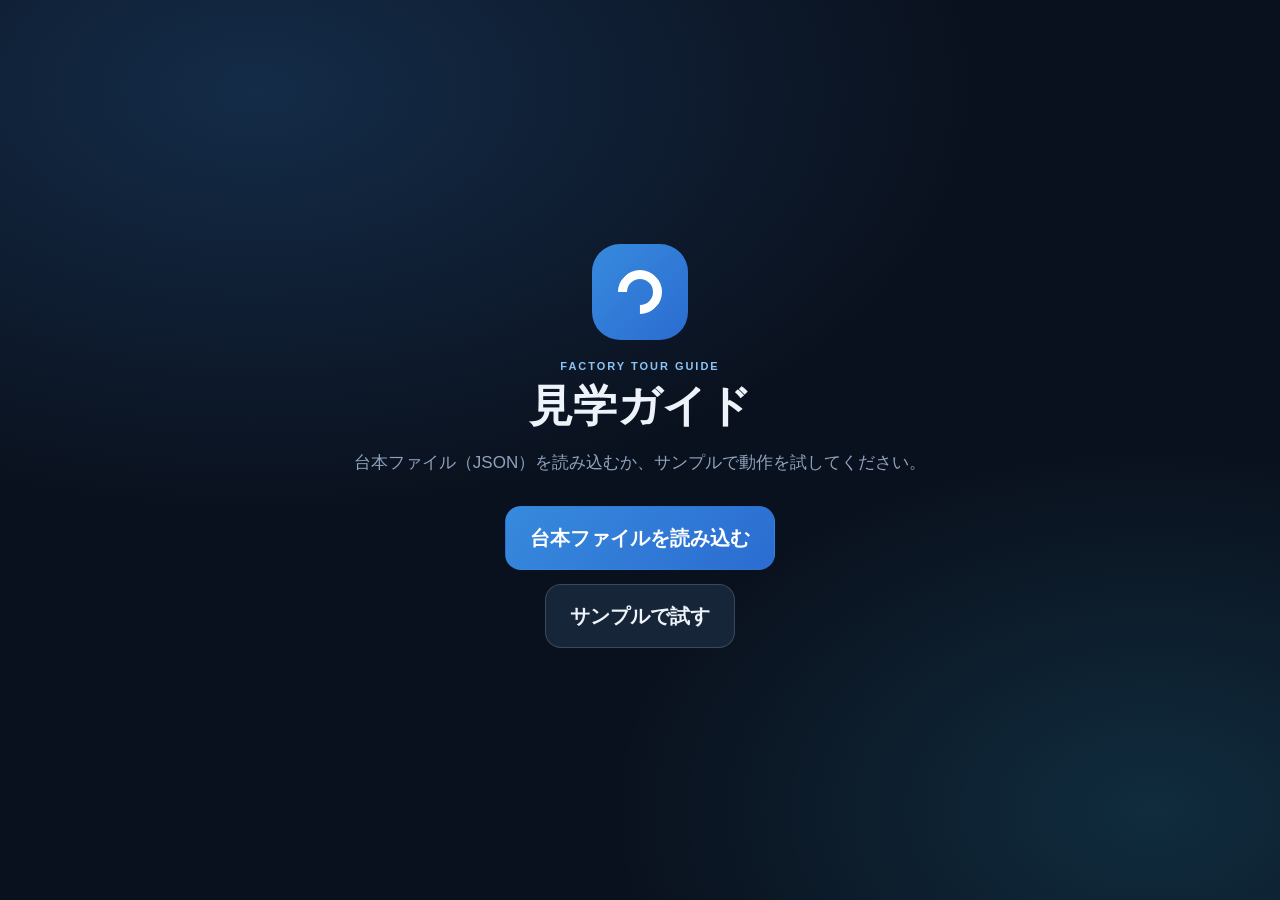
==== commit 30252cb1: "Add files via upload" ====
--- a/index.html
+++ b/index.html
@@ -6,15 +6,15 @@
 <meta name="robots" content="noindex, nofollow">
 <meta name="apple-mobile-web-app-capable" content="yes">
 <meta name="mobile-web-app-capable" content="yes">
-<meta name="apple-mobile-web-app-status-bar-style" content="default">
+<meta name="apple-mobile-web-app-status-bar-style" content="black">
 <meta name="apple-mobile-web-app-title" content="見学ガイド">
-<meta name="theme-color" content="#f2f2f7">
+<meta name="theme-color" content="#0a111e">
 <link rel="manifest" href="manifest.webmanifest">
 <link rel="apple-touch-icon" href="icons/apple-touch-icon.png">
 <link rel="stylesheet" href="style.css">
 <title>見学ガイド</title>
 </head>
-<body data-phase="prep" data-theme="light">
+<body data-phase="prep" data-theme="dark">
 <div id="app" class="hidden">
   <header class="topbar">
     <div class="brand">
@@ -32,6 +32,7 @@
     </div>
     <div class="actions">
       <button class="btn hidden" id="btnRoute" type="button"></button>
+      <button class="btn" id="btnBack" type="button"></button>
       <button class="btn" id="btnQr" type="button"></button>
       <button class="btn" id="btnLang" type="button">日本語</button>
       <button class="btn" id="btnMenu" type="button"></button>
@@ -328,6 +329,12 @@
       </div>
       <p class="muted small" id="mapStatus"></p>
     </div>
+    <div class="dlg-section" id="calibSection">
+      <h4>地図の基準点</h4>
+      <p class="muted small">写真や図面の中で位置がはっきり分かる場所（建物の角、煙突の根元など）を、緯度経度と地図上の位置の両方で登録します。地図アプリで場所を長押しして出る緯度経度を、そのまま貼り付けられます。3か所以上で現在地を表示し、5か所以上で斜めの写真に補正します。4か所目から、点ごとの誤差で入力ミスを見つけられます。</p>
+      <ul class="route-list" id="calibList"></ul>
+      <div class="row-btns"><button class="btn" type="button" id="btnCalibAdd">＋ 基準点を追加</button></div>
+    </div>
     <div class="dlg-section">
       <h4>編集用PIN</h4>
       <label class="field">新しいPIN（変更しない場合は空欄）<input type="password" id="tPin" inputmode="numeric" autocomplete="new-password"></label>
@@ -335,6 +342,17 @@
     <div class="dlg-foot">
       <button class="btn primary" type="submit">保存</button>
     </div>
+  </form>
+</dialog>
+
+<!-- 基準点の追加 -->
+<dialog id="dlgCalib">
+  <form class="dlg narrow" id="formCalib">
+    <div class="dlg-head"><h3>基準点を追加</h3><button class="btn small" type="button" id="btnCalibCancel">キャンセル</button></div>
+    <label class="field">名前<input type="text" id="cName" placeholder="煙突の根元"></label>
+    <label class="field">緯度経度<input type="text" id="cLatLng" inputmode="text" placeholder="42.636134, 141.588325" autocomplete="off"></label>
+    <p class="error small" id="cError"></p>
+    <div class="dlg-foot"><button class="btn primary" type="submit">地図で位置を指定</button></div>
   </form>
 </dialog>
 
--- a/style.css
+++ b/style.css
@@ -341,3 +341,14 @@
 .seg button { appearance: none; border: none; background: transparent; color: var(--muted); font: inherit; font-size: 14px; font-weight: 700; padding: 7px 16px; min-height: 36px; border-radius: 9px; cursor: pointer; }
 .seg button.on { background: var(--accent); color: #fff; }
 .dlg-section .seg { align-self: flex-start; }
+
+/* ---------- 基準点 ---------- */
+.calib-main { flex: 1 1 auto; min-width: 0; }
+.calib-name { font-size: 16px; font-weight: 700; }
+.calib-sub { font-size: 12px; color: var(--muted); font-variant-numeric: tabular-nums; }
+.calib-mark line { stroke: #af52de; }
+.calib-mark circle { fill: none; stroke: #af52de; }
+.calib-mark text { fill: #af52de; font-weight: 800; paint-order: stroke; stroke: rgba(255, 255, 255, 0.9); stroke-linejoin: round; text-anchor: start; dominant-baseline: central; font-family: var(--font); pointer-events: none; }
+#btnRoute { max-width: 240px; overflow: hidden; text-overflow: ellipsis; white-space: nowrap; display: inline-block; line-height: 44px; padding-top: 0; padding-bottom: 0; }
+#btnRoute.hidden { display: none !important; }
+.topbar .brand { flex: 1 1 260px; }
